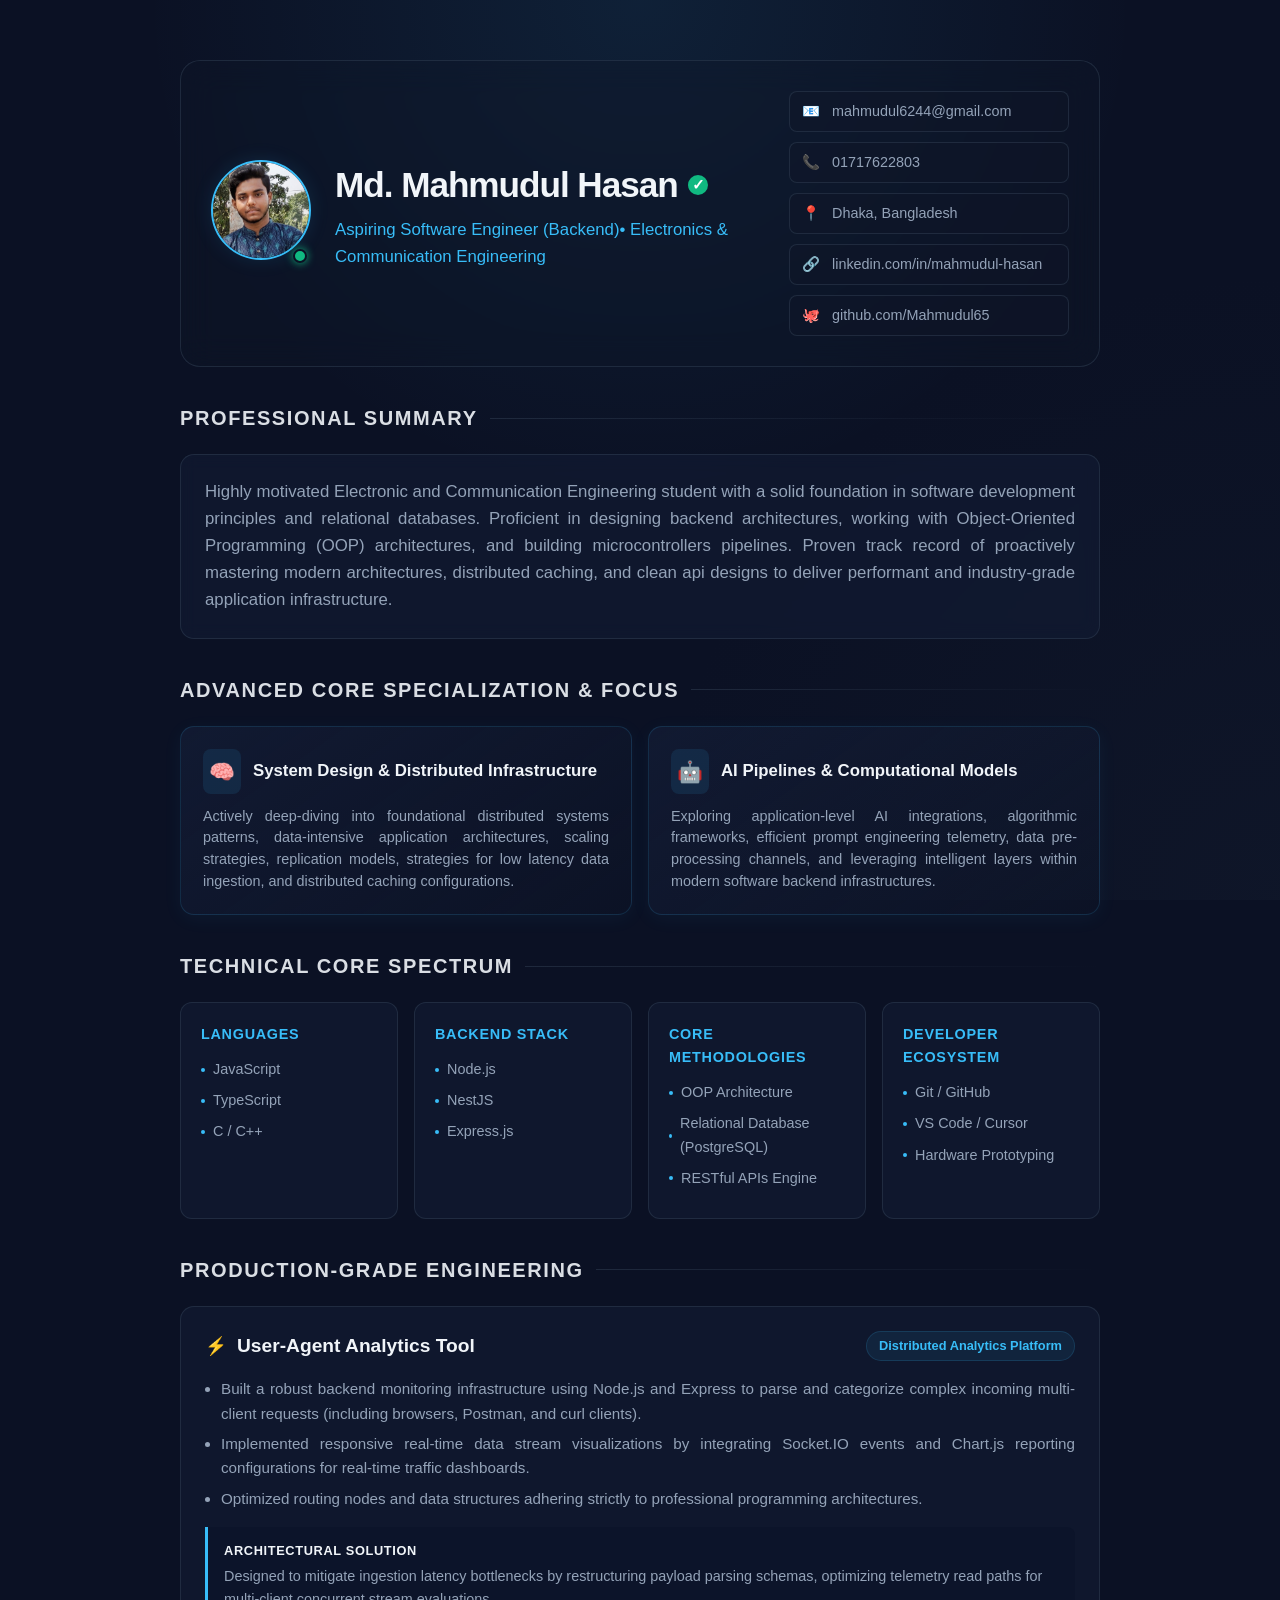
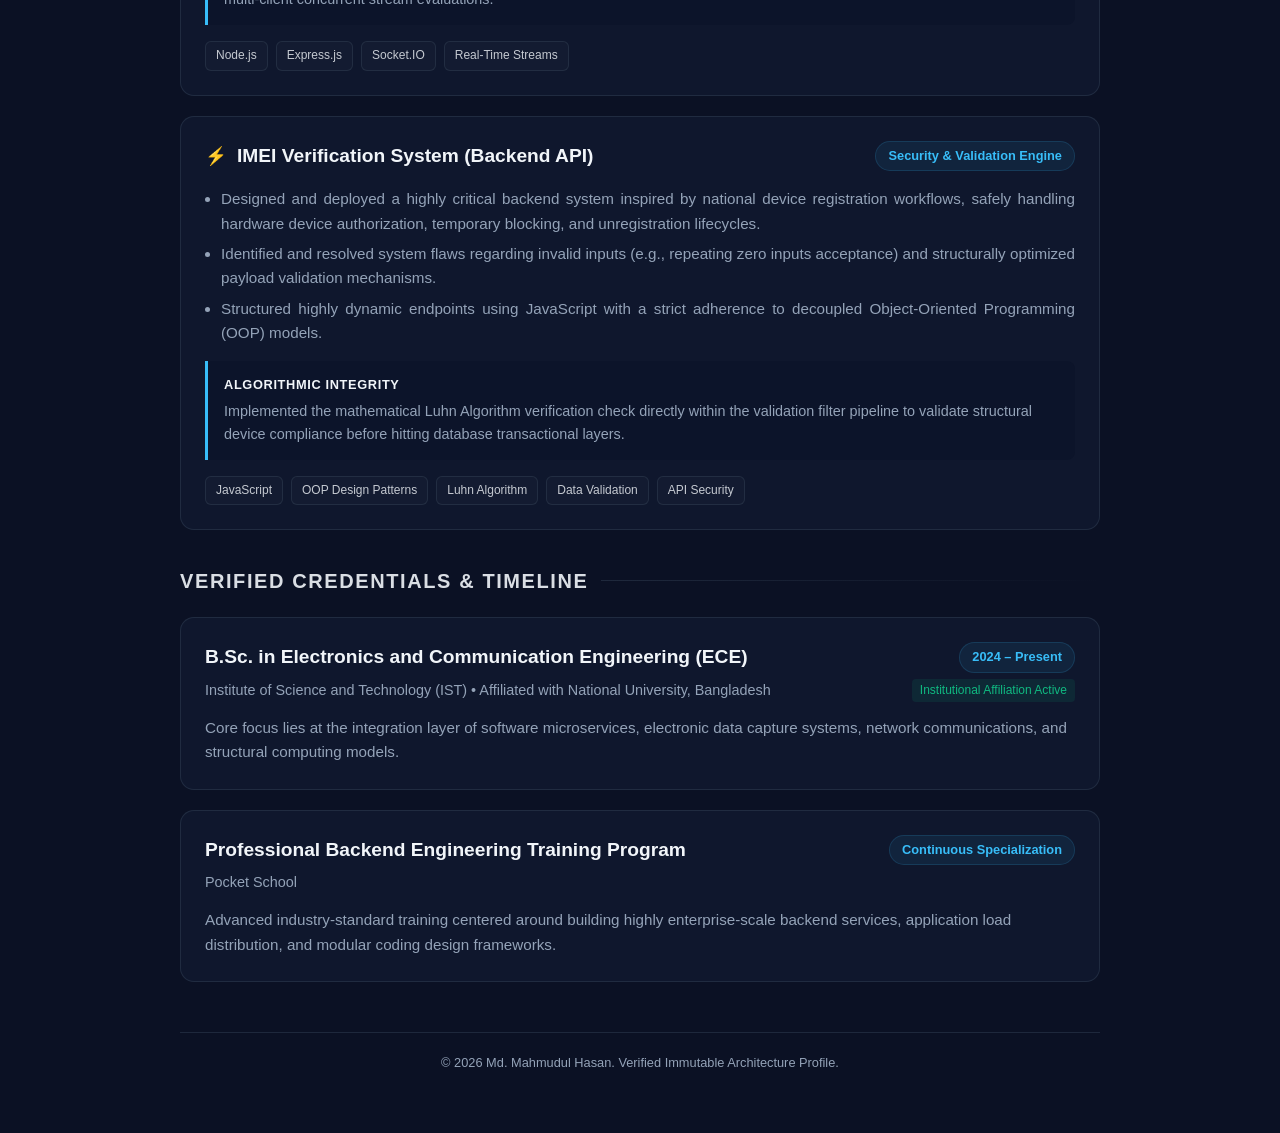
==== index.html @ 3b1ba62c "first commit" ====
<!DOCTYPE html>
<html lang="en">
<head>
    <meta charset="UTF-8">
    <meta name="viewport" content="width=device-width, initial-scale=1.0">
    <title>Md. Mahmudul Hasan | Software Engineer</title>
    <link rel="stylesheet" href="style.css">
</head>
<body>

    <div class="container">
        
        <header>
            <div class="header-content">
                <div class="profile-area">
                    <div class="img-wrapper">
                        <img src="PXL_20230422_100655266-01-01.jpeg" alt="Md. Mahmudul Hasan" class="profile-img">
                        <span class="status-indicator" title="System Active & Open for Opportunities"></span>
                    </div>
                    <div class="title-area">
                        <h1 id="dev-name">Md. Mahmudul Hasan <span class="verified-badge" title="Verified Engineering Profile">✓</span></h1>
                        <div class="subtitle">Aspiring Software Engineer (Backend)• Electronics & Communication Engineering</div>
                    </div>
                </div>
                <div class="contact-grid">
                    <a href="mailto:mahmudul6244@gmail.com" class="contact-card-link">
                        <span class="icon">📧</span> <span class="text">mahmudul6244@gmail.com</span>
                    </a>
                    <div class="contact-card-link">
                        <span class="icon">📞</span> <span class="text">01717622803</span>
                    </div>
                    <div class="contact-card-link">
                        <span class="icon">📍</span> <span class="text">Dhaka, Bangladesh</span>
                    </div>
                    <a href="https://linkedin.com/in/mahmudul-hasan-b67a52324" target="_blank" class="contact-card-link">
                        <span class="icon">🔗</span> <span class="text">linkedin.com/in/mahmudul-hasan</span>
                    </a>
                    <a href="https://github.com/Mahmudul65" target="_blank" class="contact-card-link">
                        <span class="icon">🐙</span> <span class="text">github.com/Mahmudul65</span>
                    </a>
                </div>
            </div>
        </header>

        <section id="summary">
            <h2>Professional Summary</h2>
            <p class="summary-text">
                Highly motivated Electronic and Communication Engineering student with a solid foundation in software development principles and relational databases. Proficient in designing backend architectures, working with Object-Oriented Programming (OOP) architectures, and building microcontrollers pipelines. Proven track record of proactively mastering modern architectures, distributed caching, and clean api designs to deliver performant and industry-grade application infrastructure.
            </p>
        </section>

        <section id="research-lab">
            <h2>Advanced Core Specialization & Focus</h2>
            <div class="research-container">
                <div class="research-card">
                    <div class="research-header">
                        <span class="research-icon">🧠</span>
                        <h3>System Design & Distributed Infrastructure</h3>
                    </div>
                    <p>Actively deep-diving into foundational distributed systems patterns, data-intensive application architectures, scaling strategies, replication models, strategies for low latency data ingestion, and distributed caching configurations.</p>
                </div>
                <div class="research-card">
                    <div class="research-header">
                        <span class="research-icon">🤖</span>
                        <h3>AI Pipelines & Computational Models</h3>
                    </div>
                    <p>Exploring application-level AI integrations, algorithmic frameworks, efficient prompt engineering telemetry, data pre-processing channels, and leveraging intelligent layers within modern software backend infrastructures.</p>
                </div>
            </div>
        </section>

        <section id="skills">
            <h2>Technical Core Spectrum</h2>
            <div class="skills-grid">
                <div class="skill-card">
                    <h3>Languages</h3>
                    <ul class="skill-list">
                        <li>JavaScript</li>
                        <li>TypeScript</li>
                        <li>C / C++</li>
                    </ul>
                </div>
                <div class="skill-card">
                    <h3>Backend Stack</h3>
                    <ul class="skill-list">
                        <li>Node.js</li>
                        <li>NestJS</li>
                        <li>Express.js</li>
                    </ul>
                </div>
                <div class="skill-card">
                    <h3>Core Methodologies</h3>
                    <ul class="skill-list">
                        <li>OOP Architecture</li>
                        <li>Relational Database (PostgreSQL)</li>
                        <li>RESTful APIs Engine</li>
                    </ul>
                </div>
                <div class="skill-card">
                    <h3>Developer Ecosystem</h3>
                    <ul class="skill-list">
                        <li>Git / GitHub</li>
                        <li>VS Code / Cursor</li>
                        <li>Hardware Prototyping</li>
                    </ul>
                </div>
            </div>
        </section>

        <section id="projects">
            <h2>Production-Grade Engineering</h2>
            <div class="items-stack">
                
                <div class="item-card">
                    <div class="item-header">
                        <div class="item-title-group">
                            <span class="project-verified">⚡</span>
                            <div class="item-title">User-Agent Analytics Tool</div>
                        </div>
                        <span class="item-meta">Distributed Analytics Platform</span>
                    </div>
                    <ul class="item-desc-list">
                        <li>Built a robust backend monitoring infrastructure using Node.js and Express to parse and categorize complex incoming multi-client requests (including browsers, Postman, and curl clients).</li>
                        <li>Implemented responsive real-time data stream visualizations by integrating Socket.IO events and Chart.js reporting configurations for real-time traffic dashboards.</li>
                        <li>Optimized routing nodes and data structures adhering strictly to professional programming architectures.</li>
                    </ul>
                    <div class="architecture-highlight">
                        <h4>Architectural Solution</h4>
                        <p>Designed to mitigate ingestion latency bottlenecks by restructuring payload parsing schemas, optimizing telemetry read paths for multi-client concurrent stream evaluations.</p>
                    </div>
                    <div class="tags">
                        <span class="tag">Node.js</span>
                        <span class="tag">Express.js</span>
                        <span class="tag">Socket.IO</span>
                        
                        <span class="tag">Real-Time Streams</span>
                    </div>
                </div>

                <div class="item-card">
                    <div class="item-header">
                        <div class="item-title-group">
                            <span class="project-verified">⚡</span>
                            <div class="item-title">IMEI Verification System (Backend API)</div>
                        </div>
                        <span class="item-meta">Security & Validation Engine</span>
                    </div>
                    <ul class="item-desc-list">
                        <li>Designed and deployed a highly critical backend system inspired by national device registration workflows, safely handling hardware device authorization, temporary blocking, and unregistration lifecycles.</li>
                        <li>Identified and resolved system flaws regarding invalid inputs (e.g., repeating zero inputs acceptance) and structurally optimized payload validation mechanisms.</li>
                        <li>Structured highly dynamic endpoints using JavaScript with a strict adherence to decoupled Object-Oriented Programming (OOP) models.</li>
                    </ul>
                    <div class="architecture-highlight">
                        <h4>Algorithmic Integrity</h4>
                        <p>Implemented the mathematical Luhn Algorithm verification check directly within the validation filter pipeline to validate structural device compliance before hitting database transactional layers.</p>
                    </div>
                    <div class="tags">
                        <span class="tag">JavaScript</span>
                        <span class="tag">OOP Design Patterns</span>
                        <span class="tag">Luhn Algorithm</span>
                        <span class="tag">Data Validation</span>
                        <span class="tag">API Security</span>
                    </div>
                </div>

            </div>
        </section>

        <section id="education">
            <h2>Verified Credentials & Timeline</h2>
            <div class="items-stack">
                
                <div class="item-card education-card">
                    <div class="item-header">
                        <div class="item-title">B.Sc. in Electronics and Communication Engineering (ECE)</div>
                        <span class="item-meta">2024 – Present</span>
                    </div>
                    <div class="item-sub-meta">Institute of Science and Technology (IST) • Affiliated with National University, Bangladesh <span class="edu-trust-badge">Institutional Affiliation Active</span></div>
                    <p class="education-details">
                        Core focus lies at the integration layer of software microservices, electronic data capture systems, network communications, and structural computing models.
                    </p>
                </div>

                <div class="item-card education-card">
                    <div class="item-header">
                        <div class="item-title">Professional Backend Engineering Training Program</div>
                        <span class="item-meta">Continuous Specialization</span>
                    </div>
                    <div class="item-sub-meta">Pocket School</div>
                    <p class="education-details">
                        Advanced industry-standard training centered around building highly enterprise-scale backend services, application load distribution, and modular coding design frameworks.
                    </p>
                </div>

            </div>
        </section>

        <footer>
            <p>&copy; 2026 Md. Mahmudul Hasan. Verified Immutable Architecture Profile.</p>
        </footer>

    </div>

    <script src="script.js"></script>
</body>
</html>
---- style.css ----
/* Typography & Modern Variables Initialization */
:root {
    --bg-color: #0b1124;
    --text-primary: #f1f5f9;
    --text-secondary: #94a3b8;
    --accent-color: #38bdf8;
    --accent-glow: rgba(56, 189, 248, 0.12);
    --card-bg: rgba(22, 32, 59, 0.45);
    --card-hover-bg: rgba(30, 41, 59, 0.75);
    --border-color: rgba(51, 65, 85, 0.5);
    --success-color: #10b981;
    --max-width: 920px;
    --research-glow: rgba(56, 189, 248, 0.05);
}

* {
    box-sizing: border-box;
    margin: 0;
    padding: 0;
}

body {
    font-family: -apple-system, BlinkMacSystemFont, "SF Pro Display", "Segoe UI", Roboto, sans-serif;
    background-color: var(--bg-color);
    background-image: 
        radial-gradient(circle at 50% 0%, rgba(56, 189, 248, 0.09) 0%, transparent 45%),
        radial-gradient(circle at 100% 100%, rgba(30, 41, 59, 0.2) 0%, transparent 40%);
    background-attachment: fixed;
    color: var(--text-primary);
    line-height: 1.6;
    padding: 0 16px;
    -webkit-font-smoothing: antialiased;
    -moz-osx-font-smoothing: grayscale;
}

.container {
    max-width: var(--max-width);
    margin: 0 auto;
    padding: 40px 0;
}

/* Header UI Optimization */
header {
    margin-bottom: 35px;
    background: rgba(15, 23, 42, 0.35);
    border: 1px solid var(--border-color);
    border-radius: 20px;
    padding: 30px;
    backdrop-filter: blur(16px);
}

.header-content {
    display: flex;
    justify-content: space-between;
    align-items: center;
    gap: 30px;
}

.profile-area {
    display: flex;
    align-items: center;
    gap: 24px;
}

.img-wrapper {
    position: relative;
    display: inline-block;
    flex-shrink: 0;
}

.profile-img {
    width: 100px;
    height: 100px;
    border-radius: 50%;
    object-fit: cover;
    object-position: center 15%;
    aspect-ratio: 1 / 1;
    border: 2px solid var(--accent-color);
    box-shadow: 0 0 20px var(--accent-glow);
}

.status-indicator {
    position: absolute;
    bottom: 4px;
    right: 4px;
    width: 14px;
    height: 14px;
    background-color: var(--success-color);
    border: 2px solid var(--bg-color);
    border-radius: 50%;
    box-shadow: 0 0 8px var(--success-color);
    animation: pulse 2s infinite;
}

@keyframes pulse {
    0% { transform: scale(0.95); box-shadow: 0 0 0 0 rgba(16, 185, 129, 0.7); }
    70% { transform: scale(1); box-shadow: 0 0 0 6px rgba(16, 185, 129, 0); }
    100% { transform: scale(0.95); box-shadow: 0 0 0 0 rgba(16, 185, 129, 0); }
}

.title-area h1 {
    font-size: 2.2rem;
    font-weight: 800;
    letter-spacing: -0.03em;
    color: var(--text-primary);
    display: flex;
    align-items: center;
    gap: 10px;
}

.verified-badge {
    font-size: 0.95rem;
    background-color: var(--success-color);
    color: white;
    width: 20px;
    height: 20px;
    display: inline-flex;
    align-items: center;
    justify-content: center;
    border-radius: 50%;
    font-weight: bold;
    cursor: help;
}

.subtitle {
    font-size: 1.05rem;
    color: var(--accent-color);
    font-weight: 500;
    margin-top: 4px;
}

/* Contact Grid */
.contact-grid {
    display: flex;
    flex-direction: column;
    gap: 10px;
    min-width: 280px;
}

.contact-card-link {
    display: flex;
    align-items: center;
    gap: 12px;
    color: var(--text-secondary);
    text-decoration: none;
    font-size: 0.9rem;
    padding: 8px 12px;
    background: rgba(15, 23, 42, 0.4);
    border: 1px solid var(--border-color);
    border-radius: 8px;
    transition: all 0.25s ease;
}

a.contact-card-link:hover {
    border-color: var(--accent-color);
    color: var(--text-primary);
    background: var(--card-hover-bg);
    transform: translateX(3px);
}

/* Universal Section Structuring */
section {
    margin-bottom: 35px;
}

h2 {
    font-size: 1.25rem;
    font-weight: 700;
    margin-bottom: 20px;
    display: flex;
    align-items: center;
    gap: 12px;
    text-transform: uppercase;
    letter-spacing: 0.08em;
    color: rgba(241, 245, 249, 0.9);
}

h2::after {
    content: "";
    flex: 1;
    height: 1px;
    background: linear-gradient(90deg, var(--border-color), transparent);
}

p.summary-text {
    font-size: 1.05rem;
    color: var(--text-secondary);
    text-align: justify;
    background: var(--card-bg);
    padding: 24px;
    border-radius: 14px;
    border: 1px solid var(--border-color);
    backdrop-filter: blur(8px);
}

/* 🧠 Research & Focus Section UI (High Psychological Trust) */
.research-container {
    display: grid;
    grid-template-columns: repeat(2, 1fr);
    gap: 16px;
}

.research-card {
    background: linear-gradient(145deg, rgba(22, 32, 59, 0.6), rgba(15, 23, 42, 0.3));
    border: 1px solid rgba(56, 189, 248, 0.15);
    border-radius: 14px;
    padding: 22px;
    box-shadow: 0 4px 20px var(--research-glow);
    transition: all 0.35s cubic-bezier(0.16, 1, 0.3, 1);
}

.research-card:hover {
    border-color: var(--accent-color);
    box-shadow: 0 8px 25px rgba(56, 189, 248, 0.08);
    transform: translateY(-2px);
}

.research-header {
    display: flex;
    align-items: center;
    gap: 12px;
    margin-bottom: 12px;
}

.research-icon {
    font-size: 1.3rem;
    background: rgba(56, 189, 248, 0.1);
    padding: 6px;
    border-radius: 8px;
    display: inline-flex;
}

.research-card h3 {
    font-size: 1.05rem;
    font-weight: 600;
    color: var(--text-primary);
}

.research-card p {
    font-size: 0.9rem;
    color: var(--text-secondary);
    text-align: justify;
    line-height: 1.5;
}

/* Technical Grids */
.skills-grid {
    display: grid;
    grid-template-columns: repeat(4, 1fr);
    gap: 16px;
}

.skill-card {
    background-color: var(--card-bg);
    border: 1px solid var(--border-color);
    border-radius: 12px;
    padding: 20px;
    transition: all 0.3s cubic-bezier(0.16, 1, 0.3, 1);
}

.skill-card:hover {
    border-color: rgba(56, 189, 248, 0.3);
    background-color: var(--card-hover-bg);
    transform: translateY(-2px);
}

.skill-card h3 {
    font-size: 0.9rem;
    color: var(--accent-color);
    margin-bottom: 12px;
    text-transform: uppercase;
    letter-spacing: 0.05em;
}

.skill-list {
    list-style: none;
}

.skill-list li {
    color: var(--text-secondary);
    margin-bottom: 8px;
    font-size: 0.9rem;
    display: flex;
    align-items: center;
    gap: 8px;
}

.skill-list li::before {
    content: "";
    width: 4px;
    height: 4px;
    border-radius: 50%;
    background-color: var(--accent-color);
}

/* Project & Item Architectures */
.items-stack {
    display: flex;
    flex-direction: column;
    gap: 20px;
}

.item-card {
    background-color: var(--card-bg);
    border: 1px solid var(--border-color);
    border-radius: 14px;
    padding: 24px;
    transition: all 0.3s cubic-bezier(0.16, 1, 0.3, 1);
}

.item-card:hover {
    border-color: rgba(56, 189, 248, 0.3);
    background-color: var(--card-hover-bg);
    box-shadow: 0 10px 30px rgba(0, 0, 0, 0.2);
}

.item-header {
    display: flex;
    justify-content: space-between;
    align-items: center;
    margin-bottom: 16px;
    gap: 12px;
}

.item-title-group {
    display: flex;
    align-items: center;
    gap: 10px;
}

.project-verified {
    color: var(--accent-color);
    font-size: 1.1rem;
}

.item-title {
    font-size: 1.2rem;
    font-weight: 600;
    color: var(--text-primary);
}

.item-meta {
    font-size: 0.8rem;
    color: var(--accent-color);
    font-weight: 600;
    background-color: rgba(56, 189, 248, 0.08);
    padding: 4px 12px;
    border-radius: 20px;
    border: 1px solid rgba(56, 189, 248, 0.15);
    white-space: nowrap;
}

.item-sub-meta {
    font-size: 0.9rem;
    color: var(--text-secondary);
    margin-top: -10px;
    margin-bottom: 14px;
    display: flex;
    justify-content: space-between;
    align-items: center;
    flex-wrap: wrap;
    gap: 6px;
}

.edu-trust-badge {
    font-size: 0.75rem;
    color: var(--success-color);
    background: rgba(16, 185, 129, 0.1);
    padding: 2px 8px;
    border-radius: 4px;
    font-weight: 500;
}

.item-desc-list {
    margin-left: 16px;
    color: var(--text-secondary);
    font-size: 0.95rem;
    margin-bottom: 16px;
}

.item-desc-list li {
    margin-bottom: 6px;
    text-align: justify;
}

/* High-Trust Highlight Framework */
.architecture-highlight {
    background-color: rgba(11, 19, 41, 0.6);
    border-left: 3px solid var(--accent-color);
    padding: 14px 16px;
    margin-bottom: 16px;
    border-radius: 0 8px 8px 0;
}

.architecture-highlight h4 {
    font-size: 0.8rem;
    color: var(--text-primary);
    margin-bottom: 4px;
    text-transform: uppercase;
    letter-spacing: 0.05em;
}

.architecture-highlight p {
    font-size: 0.9rem;
    color: var(--text-secondary);
}

.education-details {
    color: var(--text-secondary);
    font-size: 0.95rem;
}

/* Pills System */
.tags {
    display: flex;
    gap: 8px;
    flex-wrap: wrap;
}

.tag {
    font-size: 0.75rem;
    background-color: rgba(255, 255, 255, 0.02);
    color: rgba(241, 245, 249, 0.8);
    padding: 4px 10px;
    border-radius: 6px;
    border: 1px solid var(--border-color);
}

footer {
    margin-top: 50px;
    text-align: center;
    color: var(--text-secondary);
    font-size: 0.8rem;
    border-top: 1px solid var(--border-color);
    padding-top: 20px;
}

/* ==========================================================================
   Responsive Architecture & Device Layout Queries (Mac, Windows, iPhone, Android)
   ========================================================================== */

@media (min-width: 1200px) {
    .container { padding: 60px 0; }
}

@media (max-width: 900px) {
    .skills-grid { grid-template-columns: repeat(2, 1fr); }
    .research-container { grid-template-columns: 1fr; }
    .header-content { gap: 24px; }
}

@media (max-width: 768px) {
    body { padding: 0 12px; }
    .container { padding: 20px 0; }
    .header-content { flex-direction: column; align-items: flex-start; gap: 20px; }
    .profile-area { flex-direction: row; align-items: center; gap: 16px; }
    .profile-img { width: 80px; height: 80px; }
    .title-area h1 { font-size: 1.6rem; }
    .subtitle { font-size: 0.95rem; }
    .contact-grid { width: 100%; min-width: 100%; display: grid; grid-template-columns: 1fr; gap: 8px; }
    .contact-card-link { padding: 10px; }
    h2 { font-size: 1.1rem; }
    p.summary-text, .item-card, .research-card { padding: 16px; border-radius: 12px; }
    .item-header { flex-direction: column; align-items: flex-start; gap: 8px; }
    .item-meta { align-self: flex-start; }
}

@media (max-width: 400px) {
    .profile-area { flex-direction: column; align-items: flex-start; }
    .skills-grid { grid-template-columns: 1fr; }
}
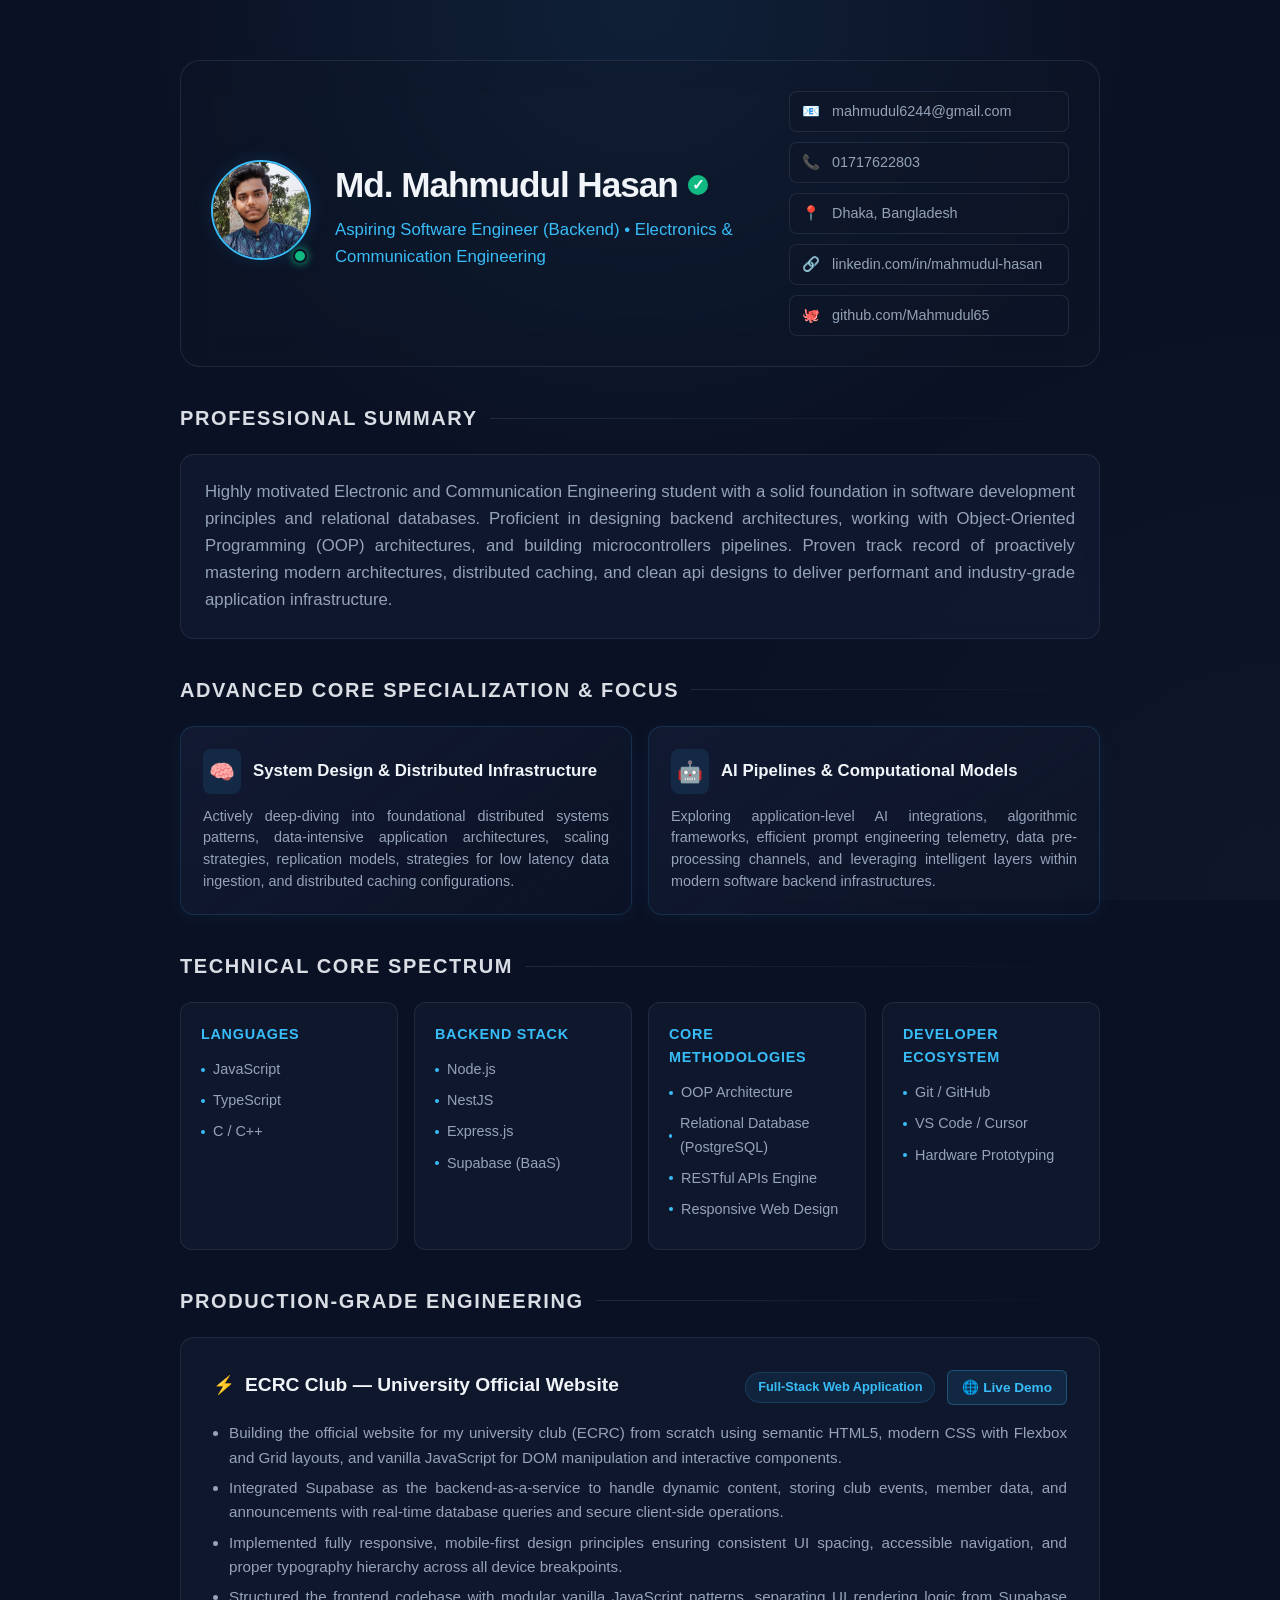
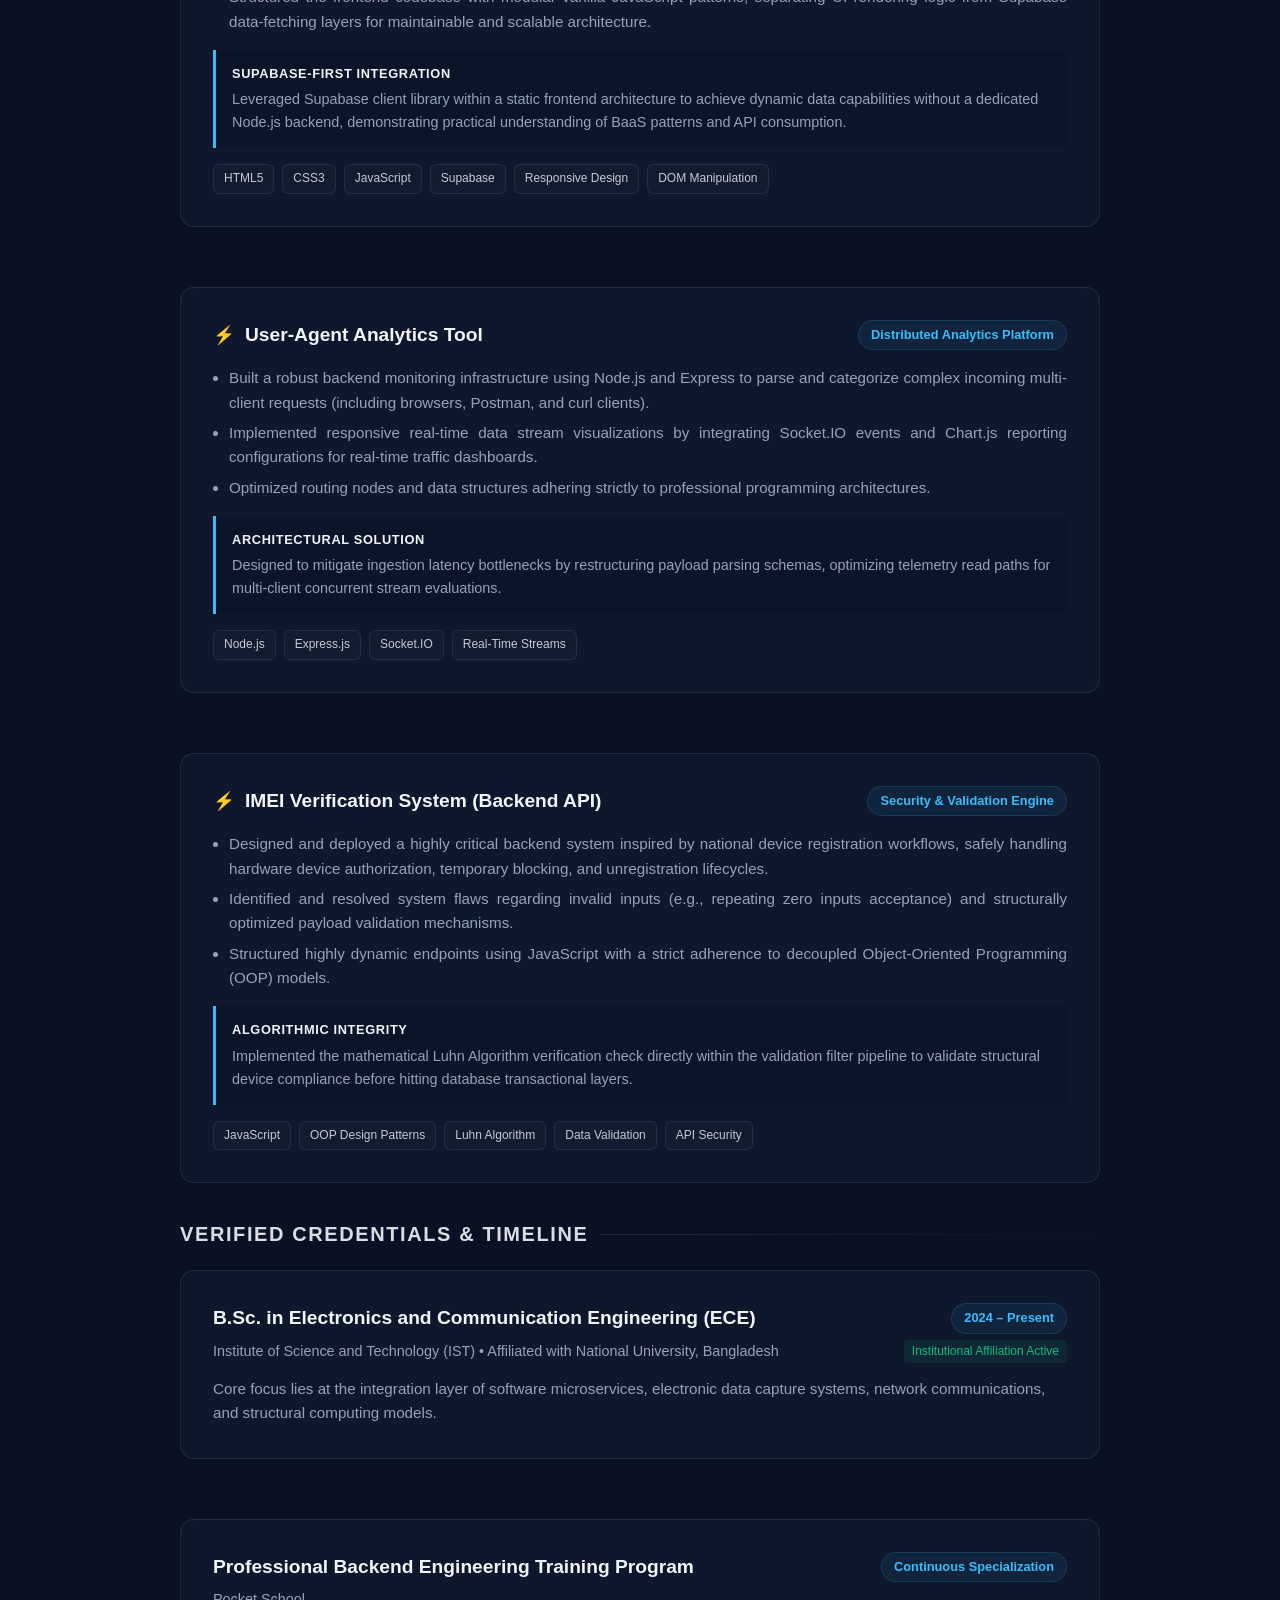
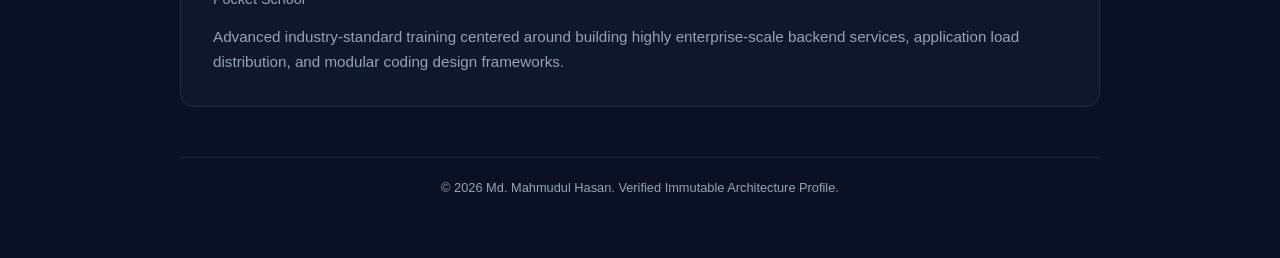
==== commit 7be6eff0: "Project updated" ====
--- a/index.html
+++ b/index.html
@@ -5,6 +5,21 @@
     <meta name="viewport" content="width=device-width, initial-scale=1.0">
     <title>Md. Mahmudul Hasan | Software Engineer</title>
     <link rel="stylesheet" href="style.css">
+    <style>
+        .items-stack {
+            display: flex;
+            flex-direction: column;
+            gap: 32px !important;
+        }
+        .item-card {
+            padding: 32px !important;
+            margin-bottom: 28px;
+        }
+        .item-card:last-child {
+            margin-bottom: 0;
+        }
+    </style>
+    <base target="_blank">
 </head>
 <body>
 
@@ -19,7 +34,7 @@
                     </div>
                     <div class="title-area">
                         <h1 id="dev-name">Md. Mahmudul Hasan <span class="verified-badge" title="Verified Engineering Profile">✓</span></h1>
-                        <div class="subtitle">Aspiring Software Engineer (Backend)• Electronics & Communication Engineering</div>
+                        <div class="subtitle">Aspiring Software Engineer (Backend) • Electronics & Communication Engineering</div>
                     </div>
                 </div>
                 <div class="contact-grid">
@@ -86,6 +101,7 @@
                         <li>Node.js</li>
                         <li>NestJS</li>
                         <li>Express.js</li>
+                        <li>Supabase (BaaS)</li>
                     </ul>
                 </div>
                 <div class="skill-card">
@@ -94,6 +110,7 @@
                         <li>OOP Architecture</li>
                         <li>Relational Database (PostgreSQL)</li>
                         <li>RESTful APIs Engine</li>
+                        <li>Responsive Web Design</li>
                     </ul>
                 </div>
                 <div class="skill-card">
@@ -110,7 +127,42 @@
         <section id="projects">
             <h2>Production-Grade Engineering</h2>
             <div class="items-stack">
-                
+
+                <!-- Project 1 -->
+                <div class="item-card">
+                    <div class="item-header" style="display: flex; justify-content: space-between; align-items: flex-start; flex-wrap: wrap; gap: 12px;">
+                        <div class="item-title-group">
+                            <span class="project-verified">⚡</span>
+                            <div class="item-title">ECRC Club — University Official Website</div>
+                        </div>
+                        <div style="display: flex; align-items: center; gap: 12px; flex-wrap: wrap;">
+                            <span class="item-meta">Full-Stack Web Application</span>
+                            <a href="https://mahmudulkhan.netlify.app/" target="_blank" style="display: inline-flex; align-items: center; gap: 6px; color: #38bdf8; text-decoration: none; font-size: 0.85rem; font-weight: 600; padding: 6px 14px; background: rgba(56, 189, 248, 0.1); border: 1px solid rgba(56, 189, 248, 0.3); border-radius: 6px; transition: all 0.25s ease;">
+                                🌐 Live Demo
+                            </a>
+                        </div>
+                    </div>
+                    <ul class="item-desc-list">
+                        <li>Building the official website for my university club (ECRC) from scratch using semantic HTML5, modern CSS with Flexbox and Grid layouts, and vanilla JavaScript for DOM manipulation and interactive components.</li>
+                        <li>Integrated Supabase as the backend-as-a-service to handle dynamic content, storing club events, member data, and announcements with real-time database queries and secure client-side operations.</li>
+                        <li>Implemented fully responsive, mobile-first design principles ensuring consistent UI spacing, accessible navigation, and proper typography hierarchy across all device breakpoints.</li>
+                        <li>Structured the frontend codebase with modular vanilla JavaScript patterns, separating UI rendering logic from Supabase data-fetching layers for maintainable and scalable architecture.</li>
+                    </ul>
+                    <div class="architecture-highlight">
+                        <h4>Supabase-First Integration</h4>
+                        <p>Leveraged Supabase client library within a static frontend architecture to achieve dynamic data capabilities without a dedicated Node.js backend, demonstrating practical understanding of BaaS patterns and API consumption.</p>
+                    </div>
+                    <div class="tags">
+                        <span class="tag">HTML5</span>
+                        <span class="tag">CSS3</span>
+                        <span class="tag">JavaScript</span>
+                        <span class="tag">Supabase</span>
+                        <span class="tag">Responsive Design</span>
+                        <span class="tag">DOM Manipulation</span>
+                    </div>
+                </div>
+
+                <!-- Project 2 -->
                 <div class="item-card">
                     <div class="item-header">
                         <div class="item-title-group">
@@ -132,11 +184,11 @@
                         <span class="tag">Node.js</span>
                         <span class="tag">Express.js</span>
                         <span class="tag">Socket.IO</span>
-                        
                         <span class="tag">Real-Time Streams</span>
                     </div>
                 </div>
 
+                <!-- Project 3 -->
                 <div class="item-card">
                     <div class="item-header">
                         <div class="item-title-group">
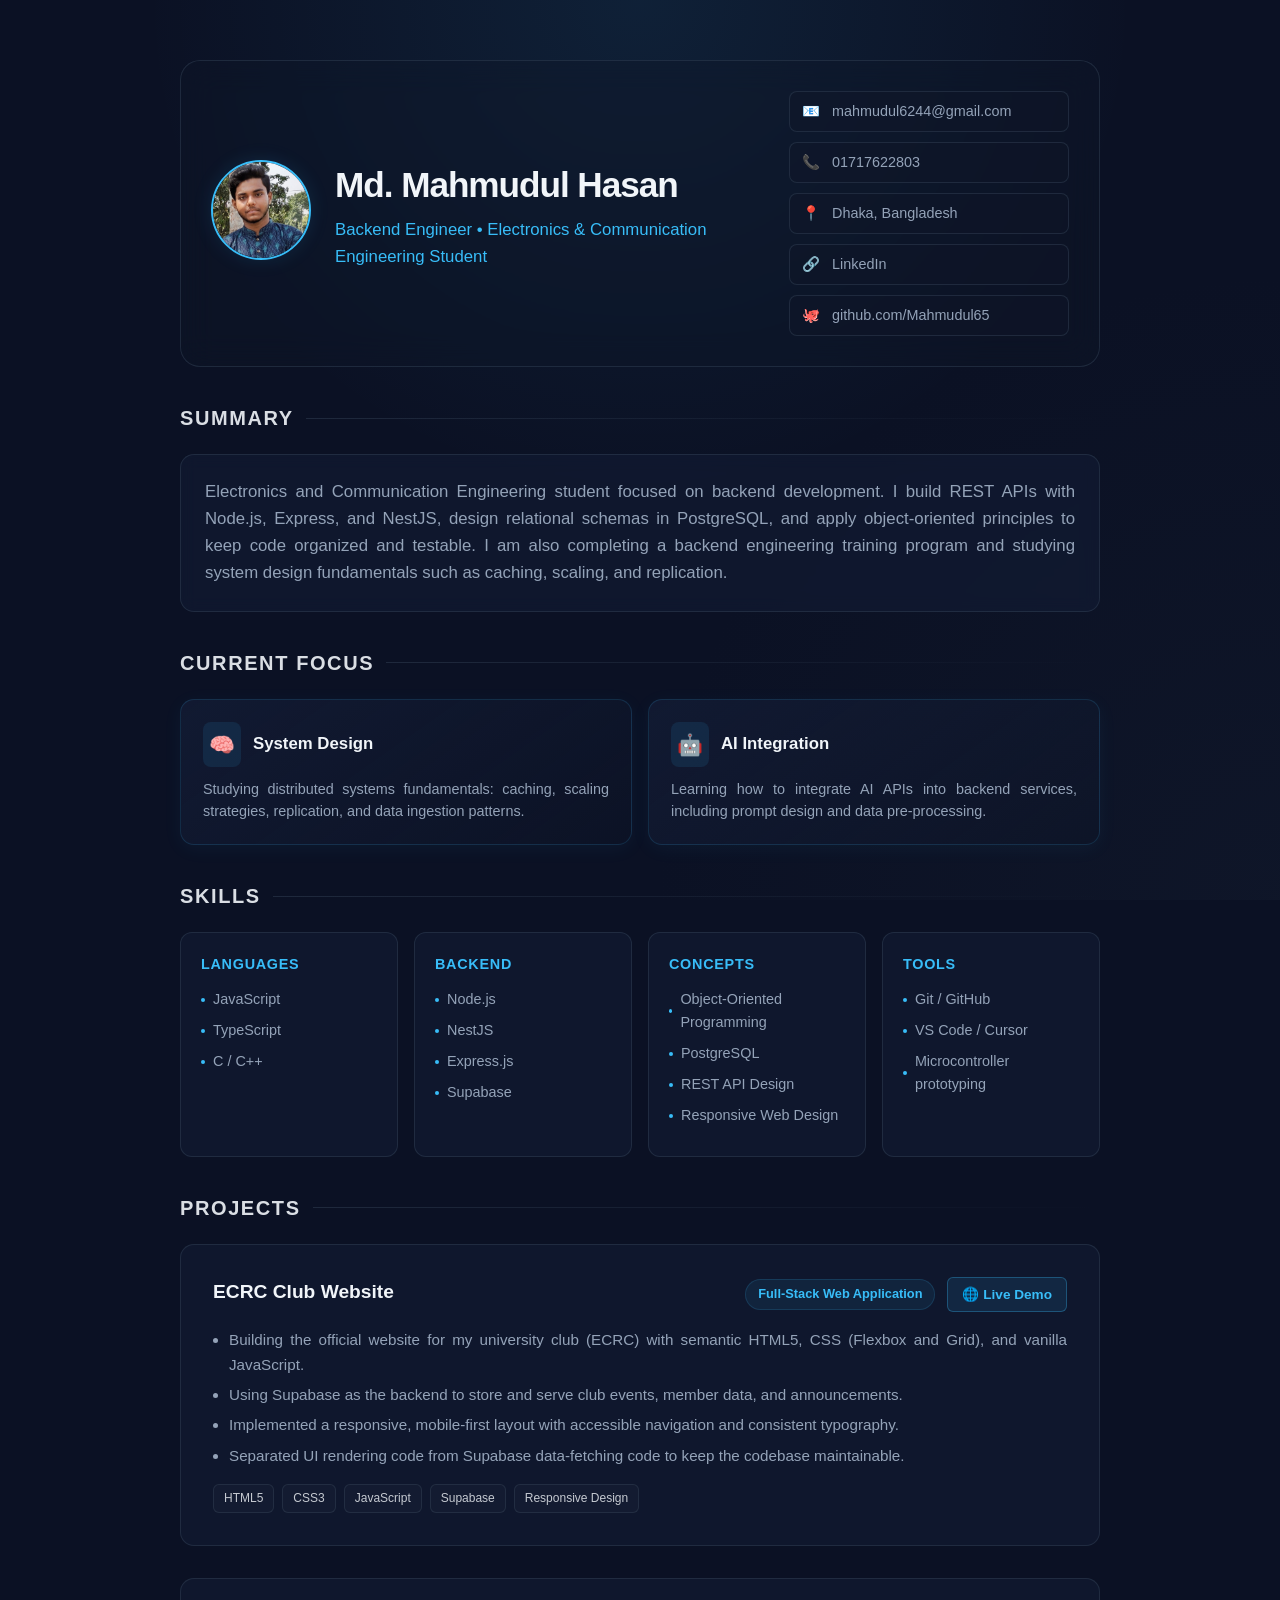
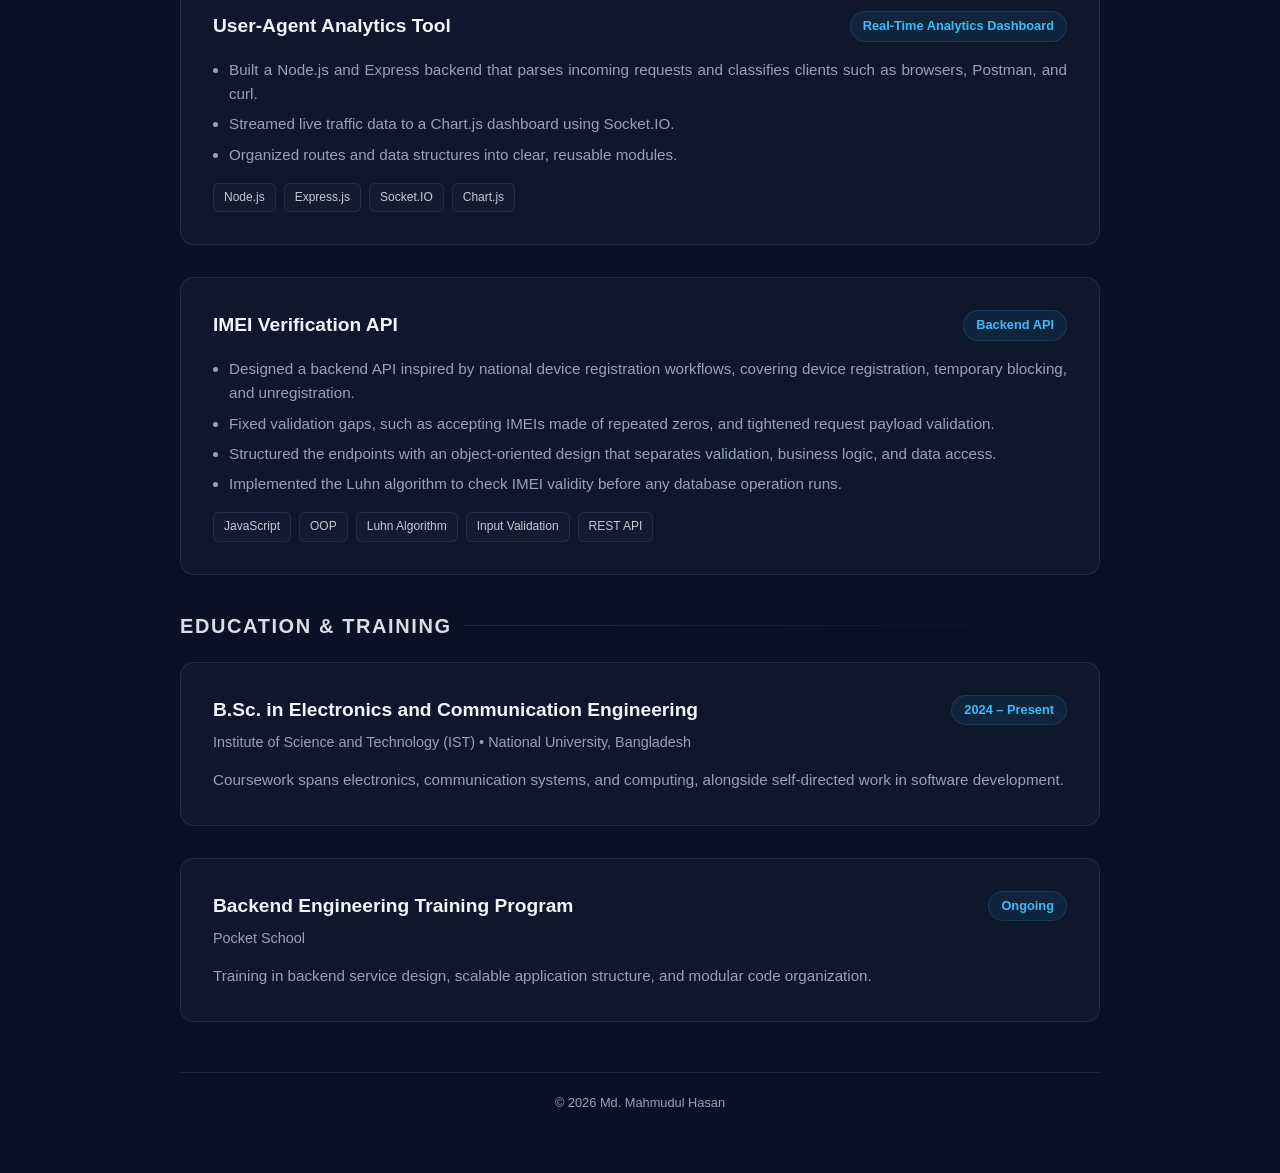
==== commit 8a87fc12: "initial" ====
--- a/index.html
+++ b/index.html
@@ -3,54 +3,57 @@
 <head>
     <meta charset="UTF-8">
     <meta name="viewport" content="width=device-width, initial-scale=1.0">
-    <title>Md. Mahmudul Hasan | Software Engineer</title>
+    <title>Md. Mahmudul Hasan | Backend Engineer</title>
+    <meta name="description" content="Portfolio of Md. Mahmudul Hasan, an Electronics and Communication Engineering student and backend developer working with Node.js, Express, NestJS, and PostgreSQL.">
+    <meta property="og:type" content="website">
+    <meta property="og:title" content="Md. Mahmudul Hasan | Backend Developer">
+    <meta property="og:description" content="Backend developer and ECE student. Node.js, Express, NestJS, PostgreSQL, Supabase.">
     <link rel="stylesheet" href="style.css">
     <style>
-        .items-stack {
-            display: flex;
-            flex-direction: column;
-            gap: 32px !important;
+        .items-stack { display: flex; flex-direction: column; gap: 32px; }
+        .item-card { padding: 32px; }
+        .item-header-row { display: flex; justify-content: space-between; align-items: flex-start; flex-wrap: wrap; gap: 12px; }
+        .item-header-actions { display: flex; align-items: center; gap: 12px; flex-wrap: wrap; }
+        .demo-link {
+            display: inline-flex; align-items: center; gap: 6px;
+            color: #38bdf8; text-decoration: none; font-size: 0.85rem; font-weight: 600;
+            padding: 6px 14px; background: rgba(56, 189, 248, 0.1);
+            border: 1px solid rgba(56, 189, 248, 0.3); border-radius: 6px;
+            transition: all 0.25s ease;
         }
-        .item-card {
-            padding: 32px !important;
-            margin-bottom: 28px;
-        }
-        .item-card:last-child {
-            margin-bottom: 0;
-        }
+        .demo-link:hover { background: rgba(56, 189, 248, 0.2); }
     </style>
-    <base target="_blank">
 </head>
 <body>
 
     <div class="container">
-        
+
         <header>
             <div class="header-content">
                 <div class="profile-area">
                     <div class="img-wrapper">
-                        <img src="PXL_20230422_100655266-01-01.jpeg" alt="Md. Mahmudul Hasan" class="profile-img">
-                        <span class="status-indicator" title="System Active & Open for Opportunities"></span>
+                        <!-- Rename your photo file to profile.jpeg to match this path -->
+                        <img src="profile.jpeg" alt="Portrait of Md. Mahmudul Hasan" class="profile-img">
                     </div>
                     <div class="title-area">
-                        <h1 id="dev-name">Md. Mahmudul Hasan <span class="verified-badge" title="Verified Engineering Profile">✓</span></h1>
-                        <div class="subtitle">Aspiring Software Engineer (Backend) • Electronics & Communication Engineering</div>
+                        <h1 id="dev-name">Md. Mahmudul Hasan</h1>
+                        <div class="subtitle">Backend Engineer • Electronics &amp; Communication Engineering Student</div>
                     </div>
                 </div>
                 <div class="contact-grid">
                     <a href="mailto:mahmudul6244@gmail.com" class="contact-card-link">
                         <span class="icon">📧</span> <span class="text">mahmudul6244@gmail.com</span>
                     </a>
-                    <div class="contact-card-link">
+                    <a href="tel:+8801717622803" class="contact-card-link">
                         <span class="icon">📞</span> <span class="text">01717622803</span>
-                    </div>
+                    </a>
                     <div class="contact-card-link">
                         <span class="icon">📍</span> <span class="text">Dhaka, Bangladesh</span>
                     </div>
-                    <a href="https://linkedin.com/in/mahmudul-hasan-b67a52324" target="_blank" class="contact-card-link">
-                        <span class="icon">🔗</span> <span class="text">linkedin.com/in/mahmudul-hasan</span>
-                    </a>
-                    <a href="https://github.com/Mahmudul65" target="_blank" class="contact-card-link">
+                    <a href="https://linkedin.com/in/mahmudul-hasan-b67a52324" target="_blank" rel="noopener noreferrer" class="contact-card-link">
+                        <span class="icon">🔗</span> <span class="text">LinkedIn</span>
+                    </a>
+                    <a href="https://github.com/Mahmudul65" target="_blank" rel="noopener noreferrer" class="contact-card-link">
                         <span class="icon">🐙</span> <span class="text">github.com/Mahmudul65</span>
                     </a>
                 </div>
@@ -58,34 +61,34 @@
         </header>
 
         <section id="summary">
-            <h2>Professional Summary</h2>
+            <h2>Summary</h2>
             <p class="summary-text">
-                Highly motivated Electronic and Communication Engineering student with a solid foundation in software development principles and relational databases. Proficient in designing backend architectures, working with Object-Oriented Programming (OOP) architectures, and building microcontrollers pipelines. Proven track record of proactively mastering modern architectures, distributed caching, and clean api designs to deliver performant and industry-grade application infrastructure.
+                Electronics and Communication Engineering student focused on backend development. I build REST APIs with Node.js, Express, and NestJS, design relational schemas in PostgreSQL, and apply object-oriented principles to keep code organized and testable. I am also completing a backend engineering training program and studying system design fundamentals such as caching, scaling, and replication.
             </p>
         </section>
 
         <section id="research-lab">
-            <h2>Advanced Core Specialization & Focus</h2>
+            <h2>Current Focus</h2>
             <div class="research-container">
                 <div class="research-card">
                     <div class="research-header">
                         <span class="research-icon">🧠</span>
-                        <h3>System Design & Distributed Infrastructure</h3>
-                    </div>
-                    <p>Actively deep-diving into foundational distributed systems patterns, data-intensive application architectures, scaling strategies, replication models, strategies for low latency data ingestion, and distributed caching configurations.</p>
+                        <h3>System Design</h3>
+                    </div>
+                    <p>Studying distributed systems fundamentals: caching, scaling strategies, replication, and data ingestion patterns.</p>
                 </div>
                 <div class="research-card">
                     <div class="research-header">
                         <span class="research-icon">🤖</span>
-                        <h3>AI Pipelines & Computational Models</h3>
-                    </div>
-                    <p>Exploring application-level AI integrations, algorithmic frameworks, efficient prompt engineering telemetry, data pre-processing channels, and leveraging intelligent layers within modern software backend infrastructures.</p>
+                        <h3>AI Integration</h3>
+                    </div>
+                    <p>Learning how to integrate AI APIs into backend services, including prompt design and data pre-processing.</p>
                 </div>
             </div>
         </section>
 
         <section id="skills">
-            <h2>Technical Core Spectrum</h2>
+            <h2>Skills</h2>
             <div class="skills-grid">
                 <div class="skill-card">
                     <h3>Languages</h3>
@@ -96,69 +99,62 @@
                     </ul>
                 </div>
                 <div class="skill-card">
-                    <h3>Backend Stack</h3>
+                    <h3>Backend</h3>
                     <ul class="skill-list">
                         <li>Node.js</li>
                         <li>NestJS</li>
                         <li>Express.js</li>
-                        <li>Supabase (BaaS)</li>
-                    </ul>
-                </div>
-                <div class="skill-card">
-                    <h3>Core Methodologies</h3>
-                    <ul class="skill-list">
-                        <li>OOP Architecture</li>
-                        <li>Relational Database (PostgreSQL)</li>
-                        <li>RESTful APIs Engine</li>
+                        <li>Supabase</li>
+                    </ul>
+                </div>
+                <div class="skill-card">
+                    <h3>Concepts</h3>
+                    <ul class="skill-list">
+                        <li>Object-Oriented Programming</li>
+                        <li>PostgreSQL</li>
+                        <li>REST API Design</li>
                         <li>Responsive Web Design</li>
                     </ul>
                 </div>
                 <div class="skill-card">
-                    <h3>Developer Ecosystem</h3>
+                    <h3>Tools</h3>
                     <ul class="skill-list">
                         <li>Git / GitHub</li>
                         <li>VS Code / Cursor</li>
-                        <li>Hardware Prototyping</li>
+                        <li>Microcontroller prototyping</li>
                     </ul>
                 </div>
             </div>
         </section>
 
         <section id="projects">
-            <h2>Production-Grade Engineering</h2>
+            <h2>Projects</h2>
             <div class="items-stack">
 
                 <!-- Project 1 -->
                 <div class="item-card">
-                    <div class="item-header" style="display: flex; justify-content: space-between; align-items: flex-start; flex-wrap: wrap; gap: 12px;">
+                    <div class="item-header item-header-row">
                         <div class="item-title-group">
-                            <span class="project-verified">⚡</span>
-                            <div class="item-title">ECRC Club — University Official Website</div>
-                        </div>
-                        <div style="display: flex; align-items: center; gap: 12px; flex-wrap: wrap;">
+                            <div class="item-title">ECRC Club Website</div>
+                        </div>
+                        <div class="item-header-actions">
                             <span class="item-meta">Full-Stack Web Application</span>
-                            <a href="https://mahmudulkhan.netlify.app/" target="_blank" style="display: inline-flex; align-items: center; gap: 6px; color: #38bdf8; text-decoration: none; font-size: 0.85rem; font-weight: 600; padding: 6px 14px; background: rgba(56, 189, 248, 0.1); border: 1px solid rgba(56, 189, 248, 0.3); border-radius: 6px; transition: all 0.25s ease;">
-                                🌐 Live Demo
-                            </a>
+                            <a href="https://mahmudulkhan.netlify.app/" target="_blank" rel="noopener noreferrer" class="demo-link">🌐 Live Demo</a>
+                            <!-- Add: <a href="YOUR_REPO_URL" ... class="demo-link">GitHub</a> -->
                         </div>
                     </div>
                     <ul class="item-desc-list">
-                        <li>Building the official website for my university club (ECRC) from scratch using semantic HTML5, modern CSS with Flexbox and Grid layouts, and vanilla JavaScript for DOM manipulation and interactive components.</li>
-                        <li>Integrated Supabase as the backend-as-a-service to handle dynamic content, storing club events, member data, and announcements with real-time database queries and secure client-side operations.</li>
-                        <li>Implemented fully responsive, mobile-first design principles ensuring consistent UI spacing, accessible navigation, and proper typography hierarchy across all device breakpoints.</li>
-                        <li>Structured the frontend codebase with modular vanilla JavaScript patterns, separating UI rendering logic from Supabase data-fetching layers for maintainable and scalable architecture.</li>
-                    </ul>
-                    <div class="architecture-highlight">
-                        <h4>Supabase-First Integration</h4>
-                        <p>Leveraged Supabase client library within a static frontend architecture to achieve dynamic data capabilities without a dedicated Node.js backend, demonstrating practical understanding of BaaS patterns and API consumption.</p>
-                    </div>
+                        <li>Building the official website for my university club (ECRC) with semantic HTML5, CSS (Flexbox and Grid), and vanilla JavaScript.</li>
+                        <li>Using Supabase as the backend to store and serve club events, member data, and announcements.</li>
+                        <li>Implemented a responsive, mobile-first layout with accessible navigation and consistent typography.</li>
+                        <li>Separated UI rendering code from Supabase data-fetching code to keep the codebase maintainable.</li>
+                    </ul>
                     <div class="tags">
                         <span class="tag">HTML5</span>
                         <span class="tag">CSS3</span>
                         <span class="tag">JavaScript</span>
                         <span class="tag">Supabase</span>
                         <span class="tag">Responsive Design</span>
-                        <span class="tag">DOM Manipulation</span>
                     </div>
                 </div>
 
@@ -166,25 +162,21 @@
                 <div class="item-card">
                     <div class="item-header">
                         <div class="item-title-group">
-                            <span class="project-verified">⚡</span>
                             <div class="item-title">User-Agent Analytics Tool</div>
                         </div>
-                        <span class="item-meta">Distributed Analytics Platform</span>
+                        <span class="item-meta">Real-Time Analytics Dashboard</span>
                     </div>
                     <ul class="item-desc-list">
-                        <li>Built a robust backend monitoring infrastructure using Node.js and Express to parse and categorize complex incoming multi-client requests (including browsers, Postman, and curl clients).</li>
-                        <li>Implemented responsive real-time data stream visualizations by integrating Socket.IO events and Chart.js reporting configurations for real-time traffic dashboards.</li>
-                        <li>Optimized routing nodes and data structures adhering strictly to professional programming architectures.</li>
-                    </ul>
-                    <div class="architecture-highlight">
-                        <h4>Architectural Solution</h4>
-                        <p>Designed to mitigate ingestion latency bottlenecks by restructuring payload parsing schemas, optimizing telemetry read paths for multi-client concurrent stream evaluations.</p>
-                    </div>
+                        <li>Built a Node.js and Express backend that parses incoming requests and classifies clients such as browsers, Postman, and curl.</li>
+                        <li>Streamed live traffic data to a Chart.js dashboard using Socket.IO.</li>
+                        <li>Organized routes and data structures into clear, reusable modules.</li>
+                    </ul>
+                    <!-- Add: GitHub link -->
                     <div class="tags">
                         <span class="tag">Node.js</span>
                         <span class="tag">Express.js</span>
                         <span class="tag">Socket.IO</span>
-                        <span class="tag">Real-Time Streams</span>
+                        <span class="tag">Chart.js</span>
                     </div>
                 </div>
 
@@ -192,26 +184,23 @@
                 <div class="item-card">
                     <div class="item-header">
                         <div class="item-title-group">
-                            <span class="project-verified">⚡</span>
-                            <div class="item-title">IMEI Verification System (Backend API)</div>
-                        </div>
-                        <span class="item-meta">Security & Validation Engine</span>
+                            <div class="item-title">IMEI Verification API</div>
+                        </div>
+                        <span class="item-meta">Backend API</span>
                     </div>
                     <ul class="item-desc-list">
-                        <li>Designed and deployed a highly critical backend system inspired by national device registration workflows, safely handling hardware device authorization, temporary blocking, and unregistration lifecycles.</li>
-                        <li>Identified and resolved system flaws regarding invalid inputs (e.g., repeating zero inputs acceptance) and structurally optimized payload validation mechanisms.</li>
-                        <li>Structured highly dynamic endpoints using JavaScript with a strict adherence to decoupled Object-Oriented Programming (OOP) models.</li>
-                    </ul>
-                    <div class="architecture-highlight">
-                        <h4>Algorithmic Integrity</h4>
-                        <p>Implemented the mathematical Luhn Algorithm verification check directly within the validation filter pipeline to validate structural device compliance before hitting database transactional layers.</p>
-                    </div>
+                        <li>Designed a backend API inspired by national device registration workflows, covering device registration, temporary blocking, and unregistration.</li>
+                        <li>Fixed validation gaps, such as accepting IMEIs made of repeated zeros, and tightened request payload validation.</li>
+                        <li>Structured the endpoints with an object-oriented design that separates validation, business logic, and data access.</li>
+                        <li>Implemented the Luhn algorithm to check IMEI validity before any database operation runs.</li>
+                    </ul>
+                    <!-- Add: GitHub link -->
                     <div class="tags">
                         <span class="tag">JavaScript</span>
-                        <span class="tag">OOP Design Patterns</span>
+                        <span class="tag">OOP</span>
                         <span class="tag">Luhn Algorithm</span>
-                        <span class="tag">Data Validation</span>
-                        <span class="tag">API Security</span>
+                        <span class="tag">Input Validation</span>
+                        <span class="tag">REST API</span>
                     </div>
                 </div>
 
@@ -219,28 +208,28 @@
         </section>
 
         <section id="education">
-            <h2>Verified Credentials & Timeline</h2>
+            <h2>Education &amp; Training</h2>
             <div class="items-stack">
-                
+
                 <div class="item-card education-card">
                     <div class="item-header">
-                        <div class="item-title">B.Sc. in Electronics and Communication Engineering (ECE)</div>
+                        <div class="item-title">B.Sc. in Electronics and Communication Engineering</div>
                         <span class="item-meta">2024 – Present</span>
                     </div>
-                    <div class="item-sub-meta">Institute of Science and Technology (IST) • Affiliated with National University, Bangladesh <span class="edu-trust-badge">Institutional Affiliation Active</span></div>
+                    <div class="item-sub-meta">Institute of Science and Technology (IST) • National University, Bangladesh</div>
                     <p class="education-details">
-                        Core focus lies at the integration layer of software microservices, electronic data capture systems, network communications, and structural computing models.
+                        Coursework spans electronics, communication systems, and computing, alongside self-directed work in software development.
                     </p>
                 </div>
 
                 <div class="item-card education-card">
                     <div class="item-header">
-                        <div class="item-title">Professional Backend Engineering Training Program</div>
-                        <span class="item-meta">Continuous Specialization</span>
+                        <div class="item-title">Backend Engineering Training Program</div>
+                        <span class="item-meta">Ongoing</span>
                     </div>
                     <div class="item-sub-meta">Pocket School</div>
                     <p class="education-details">
-                        Advanced industry-standard training centered around building highly enterprise-scale backend services, application load distribution, and modular coding design frameworks.
+                        Training in backend service design, scalable application structure, and modular code organization.
                     </p>
                 </div>
 
@@ -248,7 +237,7 @@
         </section>
 
         <footer>
-            <p>&copy; 2026 Md. Mahmudul Hasan. Verified Immutable Architecture Profile.</p>
+            <p>&copy; 2026 Md. Mahmudul Hasan</p>
         </footer>
 
     </div>
